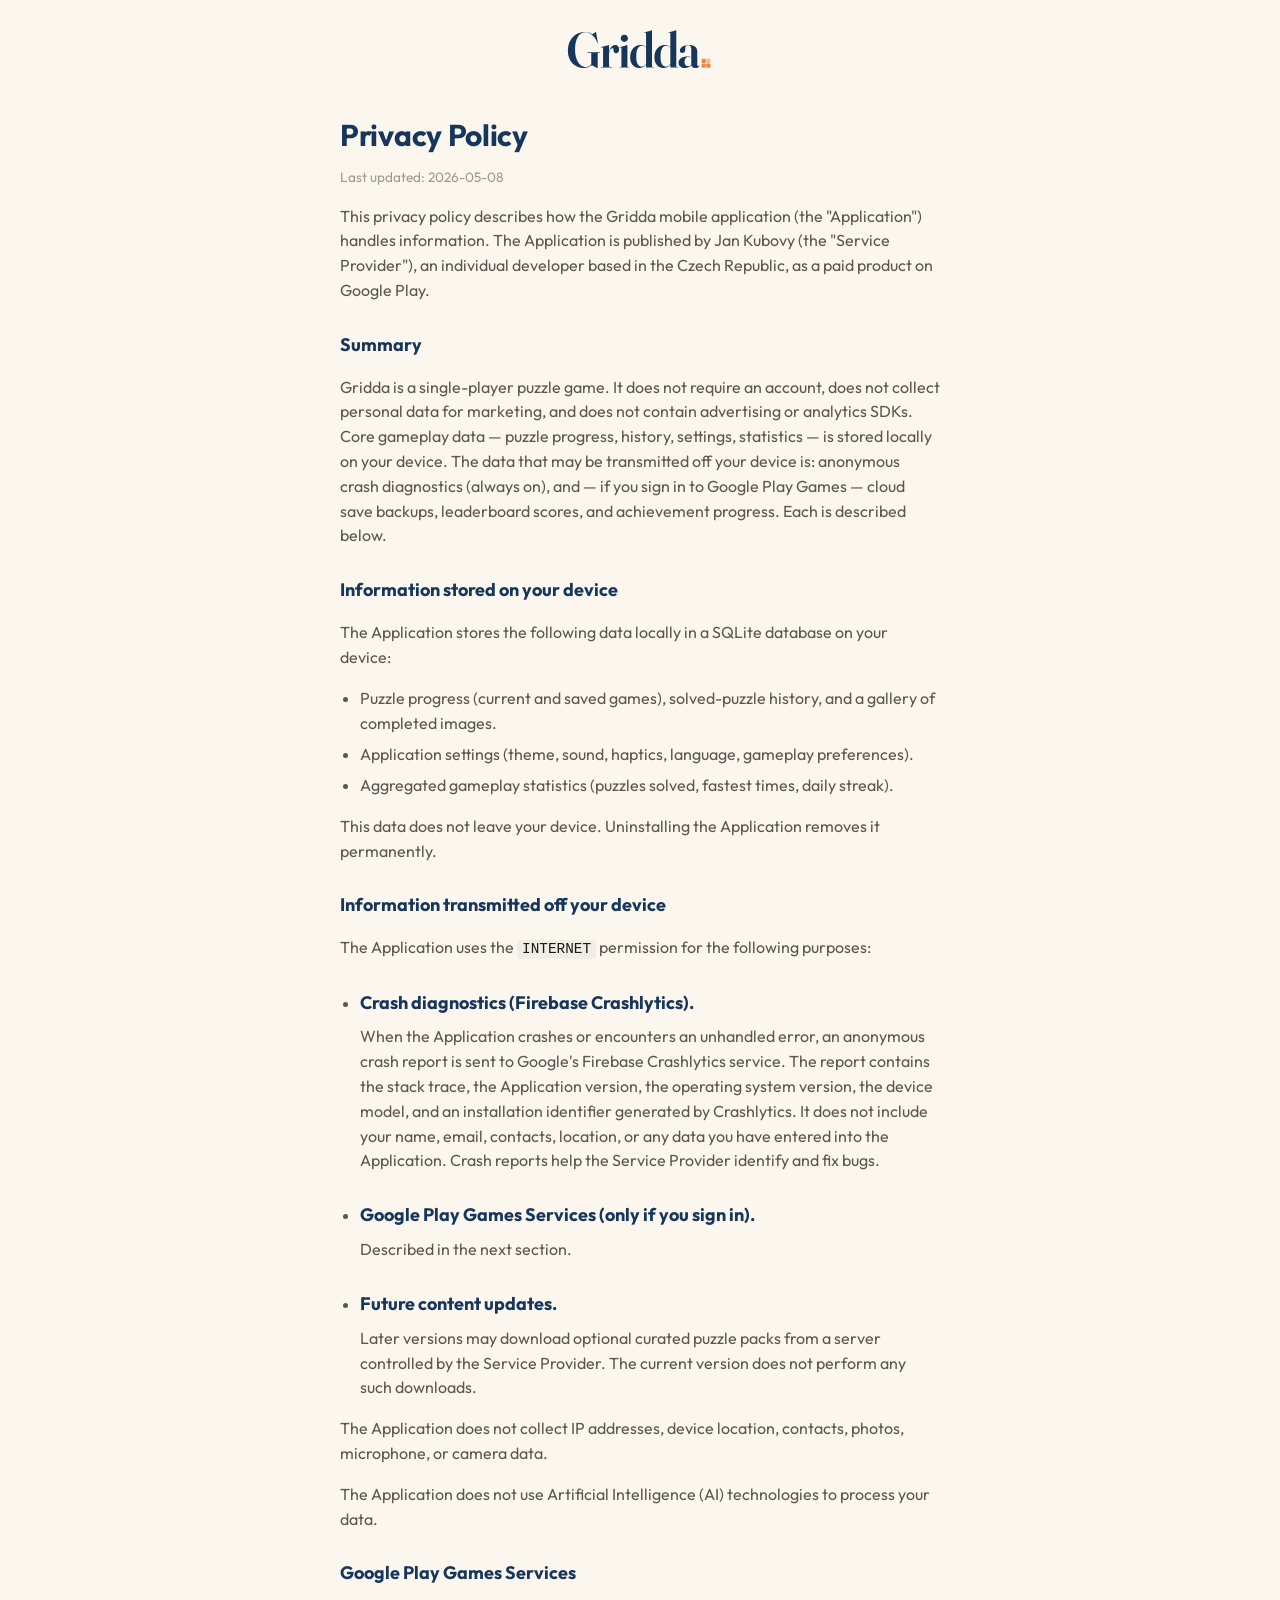
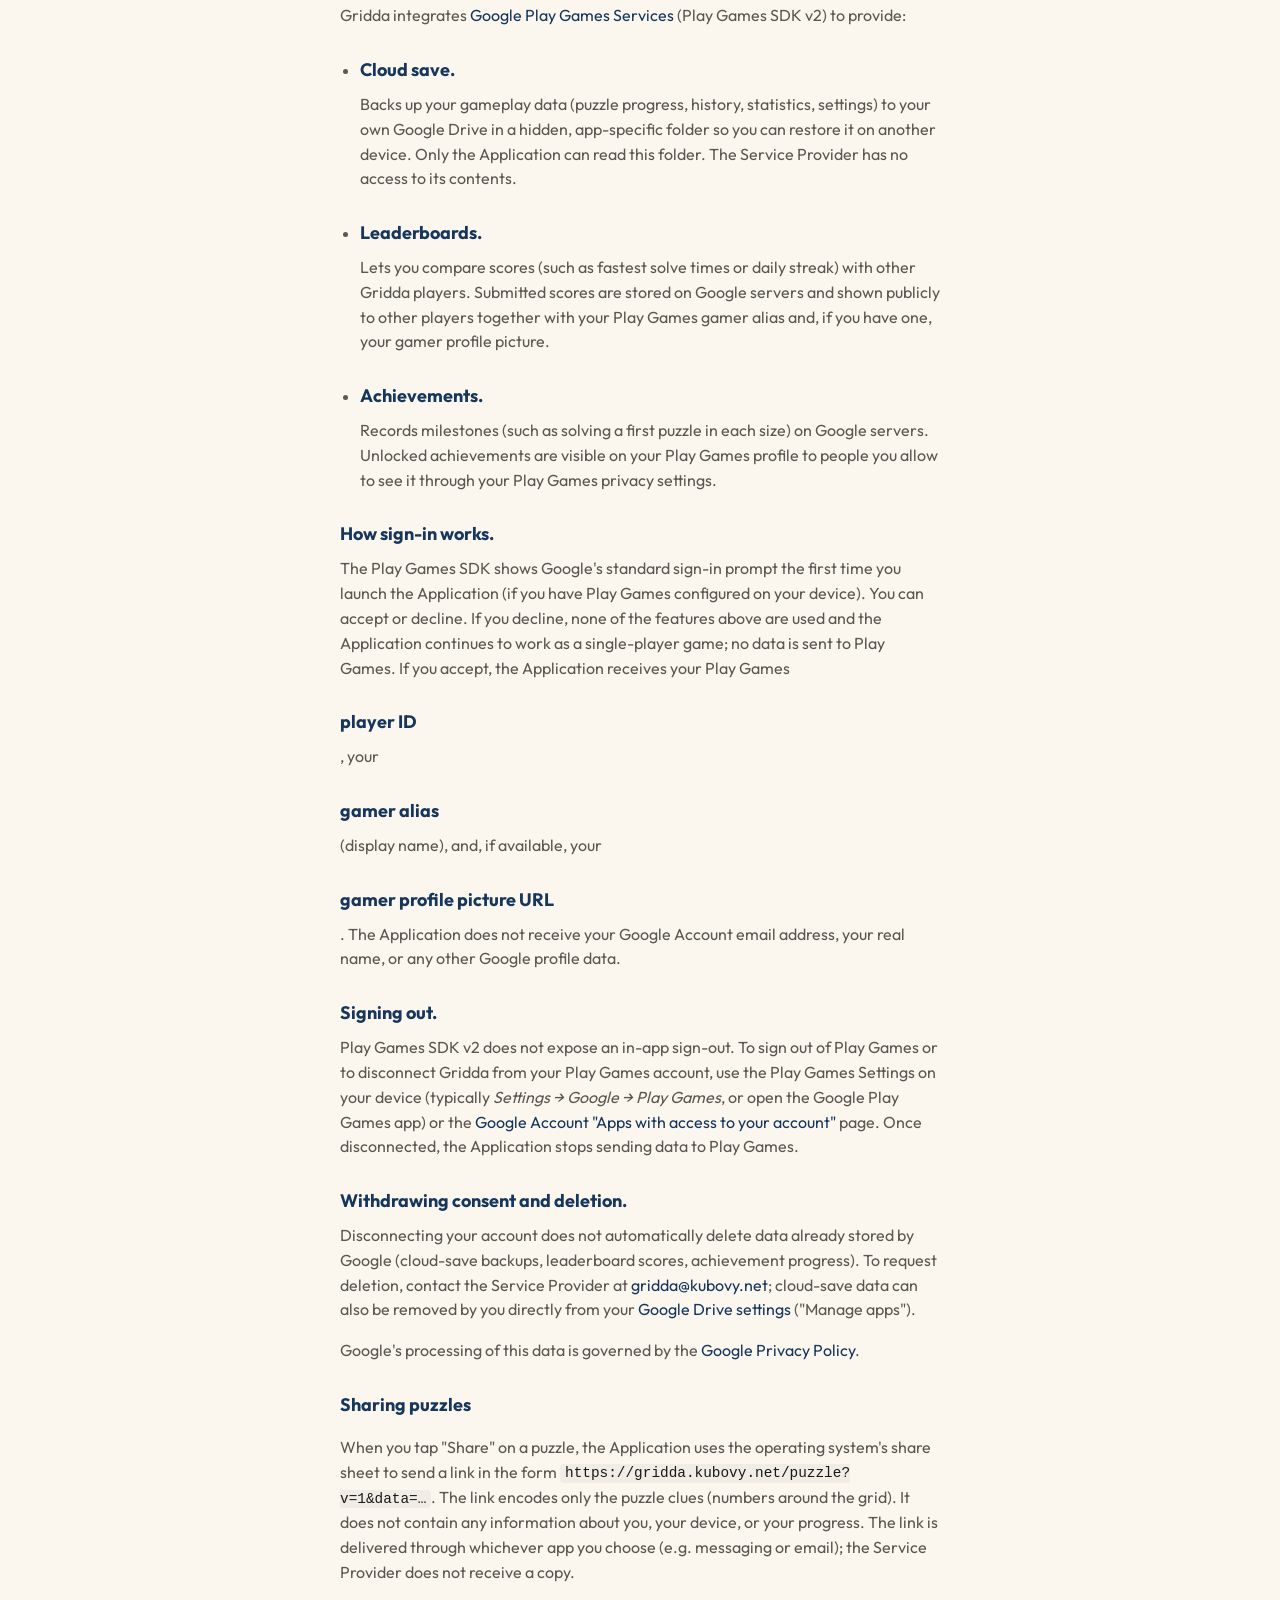
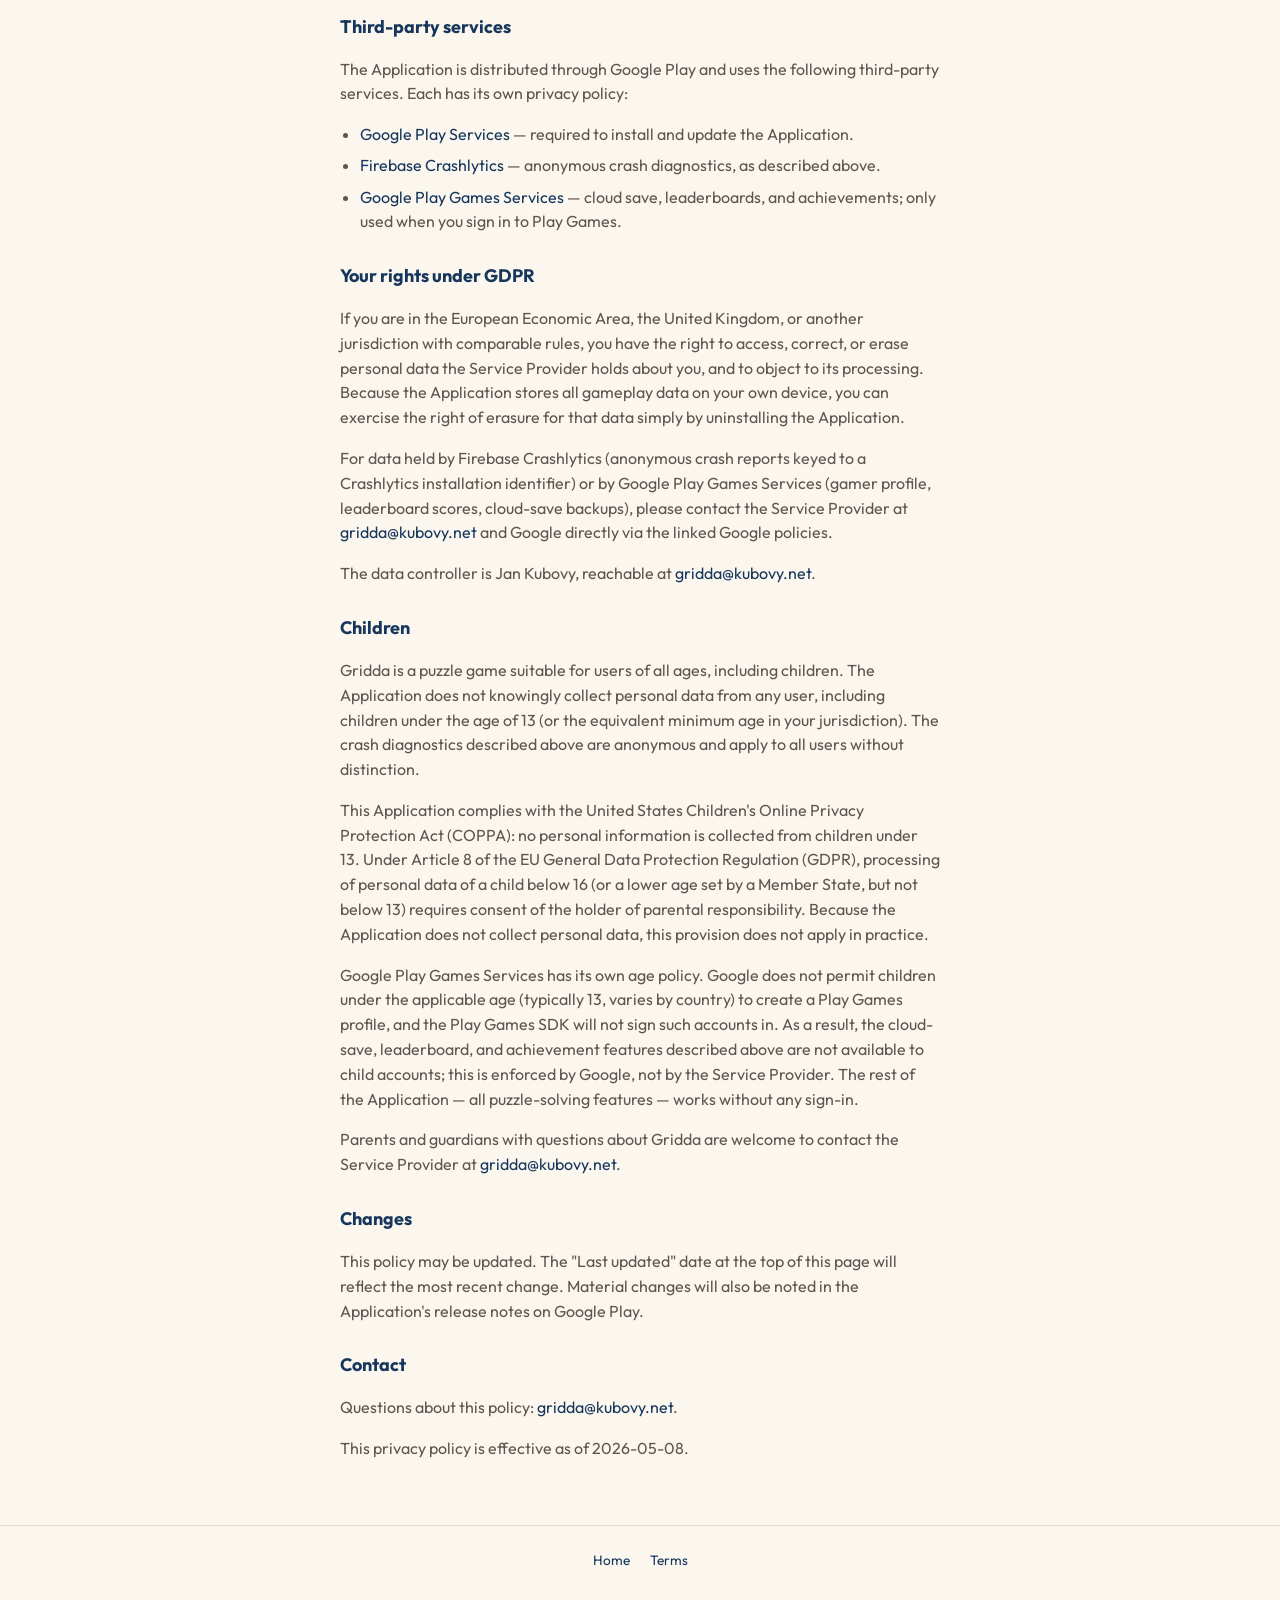
==== privacy.html @ fc00785d "chore: init project" ====
<!doctype html>
<html lang="en">
<head>
  <meta charset="utf-8">
  <title>Gridda - Privacy Policy</title>
  <meta name="viewport" content="width=device-width,initial-scale=1">
  <link rel="icon" type="image/svg+xml" href="/assets/favicon.svg">
  <link rel="stylesheet" href="/assets/styles.css">
</head>
<body class="legal">
  <header class="page-header">
    <a class="brand-link" href="/"><img src="/assets/name.svg" alt="Gridda" class="wordmark wordmark--sm"></a>
  </header>
  <main class="prose">
    <h1>Privacy Policy</h1>
    <p class="updated">Last updated: 2026-05-08</p>

    <p>This privacy policy describes how the Gridda mobile application (the "Application") handles information. The Application is published by Jan Kubovy (the "Service Provider"), an individual developer based in the Czech Republic, as a paid product on Google Play.</p>

    <strong>Summary</strong>
    <p>Gridda is a single-player puzzle game. It does not require an account, does not collect personal data for marketing, and does not contain advertising or analytics SDKs. Core gameplay data — puzzle progress, history, settings, statistics — is stored locally on your device. The data that may be transmitted off your device is: anonymous crash diagnostics (always on), and — if you sign in to Google Play Games — cloud save backups, leaderboard scores, and achievement progress. Each is described below.</p>

    <strong>Information stored on your device</strong>
    <p>The Application stores the following data locally in a SQLite database on your device:</p>
    <ul>
      <li>Puzzle progress (current and saved games), solved-puzzle history, and a gallery of completed images.</li>
      <li>Application settings (theme, sound, haptics, language, gameplay preferences).</li>
      <li>Aggregated gameplay statistics (puzzles solved, fastest times, daily streak).</li>
    </ul>
    <p>This data does not leave your device. Uninstalling the Application removes it permanently.</p>

    <strong>Information transmitted off your device</strong>
    <p>The Application uses the <code>INTERNET</code> permission for the following purposes:</p>
    <ul>
      <li><strong>Crash diagnostics (Firebase Crashlytics).</strong> When the Application crashes or encounters an unhandled error, an anonymous crash report is sent to Google's Firebase Crashlytics service. The report contains the stack trace, the Application version, the operating system version, the device model, and an installation identifier generated by Crashlytics. It does not include your name, email, contacts, location, or any data you have entered into the Application. Crash reports help the Service Provider identify and fix bugs.</li>
      <li><strong>Google Play Games Services (only if you sign in).</strong> Described in the next section.</li>
      <li><strong>Future content updates.</strong> Later versions may download optional curated puzzle packs from a server controlled by the Service Provider. The current version does not perform any such downloads.</li>
    </ul>
    <p>The Application does not collect IP addresses, device location, contacts, photos, microphone, or camera data.</p>
    <p>The Application does not use Artificial Intelligence (AI) technologies to process your data.</p>

    <strong>Google Play Games Services</strong>
    <p>Gridda integrates <a href="https://developers.google.com/games/services" target="_blank" rel="noopener noreferrer">Google Play Games Services</a> (Play Games SDK v2) to provide:</p>
    <ul>
      <li><strong>Cloud save.</strong> Backs up your gameplay data (puzzle progress, history, statistics, settings) to your own Google Drive in a hidden, app-specific folder so you can restore it on another device. Only the Application can read this folder. The Service Provider has no access to its contents.</li>
      <li><strong>Leaderboards.</strong> Lets you compare scores (such as fastest solve times or daily streak) with other Gridda players. Submitted scores are stored on Google servers and shown publicly to other players together with your Play Games gamer alias and, if you have one, your gamer profile picture.</li>
      <li><strong>Achievements.</strong> Records milestones (such as solving a first puzzle in each size) on Google servers. Unlocked achievements are visible on your Play Games profile to people you allow to see it through your Play Games privacy settings.</li>
    </ul>
    <p><strong>How sign-in works.</strong> The Play Games SDK shows Google's standard sign-in prompt the first time you launch the Application (if you have Play Games configured on your device). You can accept or decline. If you decline, none of the features above are used and the Application continues to work as a single-player game; no data is sent to Play Games. If you accept, the Application receives your Play Games <strong>player ID</strong>, your <strong>gamer alias</strong> (display name), and, if available, your <strong>gamer profile picture URL</strong>. The Application does not receive your Google Account email address, your real name, or any other Google profile data.</p>
    <p><strong>Signing out.</strong> Play Games SDK v2 does not expose an in-app sign-out. To sign out of Play Games or to disconnect Gridda from your Play Games account, use the Play Games Settings on your device (typically <em>Settings → Google → Play Games</em>, or open the Google Play Games app) or the <a href="https://myaccount.google.com/permissions" target="_blank" rel="noopener noreferrer">Google Account "Apps with access to your account"</a> page. Once disconnected, the Application stops sending data to Play Games.</p>
    <p><strong>Withdrawing consent and deletion.</strong> Disconnecting your account does not automatically delete data already stored by Google (cloud-save backups, leaderboard scores, achievement progress). To request deletion, contact the Service Provider at <a href="mailto:gridda@kubovy.net">gridda@kubovy.net</a>; cloud-save data can also be removed by you directly from your <a href="https://drive.google.com/drive/u/0/settings" target="_blank" rel="noopener noreferrer">Google Drive settings</a> ("Manage apps").</p>
    <p>Google's processing of this data is governed by the <a href="https://policies.google.com/privacy" target="_blank" rel="noopener noreferrer">Google Privacy Policy</a>.</p>

    <strong>Sharing puzzles</strong>
    <p>When you tap "Share" on a puzzle, the Application uses the operating system's share sheet to send a link in the form <code>https://gridda.kubovy.net/puzzle?v=1&amp;data=…</code>. The link encodes only the puzzle clues (numbers around the grid). It does not contain any information about you, your device, or your progress. The link is delivered through whichever app you choose (e.g. messaging or email); the Service Provider does not receive a copy.</p>

    <strong>Third-party services</strong>
    <p>The Application is distributed through Google Play and uses the following third-party services. Each has its own privacy policy:</p>
    <ul>
      <li><a href="https://www.google.com/policies/privacy/" target="_blank" rel="noopener noreferrer">Google Play Services</a> — required to install and update the Application.</li>
      <li><a href="https://firebase.google.com/support/privacy/" target="_blank" rel="noopener noreferrer">Firebase Crashlytics</a> — anonymous crash diagnostics, as described above.</li>
      <li><a href="https://policies.google.com/privacy" target="_blank" rel="noopener noreferrer">Google Play Games Services</a> — cloud save, leaderboards, and achievements; only used when you sign in to Play Games.</li>
    </ul>

    <strong>Your rights under GDPR</strong>
    <p>If you are in the European Economic Area, the United Kingdom, or another jurisdiction with comparable rules, you have the right to access, correct, or erase personal data the Service Provider holds about you, and to object to its processing. Because the Application stores all gameplay data on your own device, you can exercise the right of erasure for that data simply by uninstalling the Application.</p>
    <p>For data held by Firebase Crashlytics (anonymous crash reports keyed to a Crashlytics installation identifier) or by Google Play Games Services (gamer profile, leaderboard scores, cloud-save backups), please contact the Service Provider at <a href="mailto:gridda@kubovy.net">gridda@kubovy.net</a> and Google directly via the linked Google policies.</p>
    <p>The data controller is Jan Kubovy, reachable at <a href="mailto:gridda@kubovy.net">gridda@kubovy.net</a>.</p>

    <strong>Children</strong>
    <p>Gridda is a puzzle game suitable for users of all ages, including children. The Application does not knowingly collect personal data from any user, including children under the age of 13 (or the equivalent minimum age in your jurisdiction). The crash diagnostics described above are anonymous and apply to all users without distinction.</p>
    <p>This Application complies with the United States Children's Online Privacy Protection Act (COPPA): no personal information is collected from children under 13. Under Article 8 of the EU General Data Protection Regulation (GDPR), processing of personal data of a child below 16 (or a lower age set by a Member State, but not below 13) requires consent of the holder of parental responsibility. Because the Application does not collect personal data, this provision does not apply in practice.</p>
    <p>Google Play Games Services has its own age policy. Google does not permit children under the applicable age (typically 13, varies by country) to create a Play Games profile, and the Play Games SDK will not sign such accounts in. As a result, the cloud-save, leaderboard, and achievement features described above are not available to child accounts; this is enforced by Google, not by the Service Provider. The rest of the Application — all puzzle-solving features — works without any sign-in.</p>
    <p>Parents and guardians with questions about Gridda are welcome to contact the Service Provider at <a href="mailto:gridda@kubovy.net">gridda@kubovy.net</a>.</p>

    <strong>Changes</strong>
    <p>This policy may be updated. The "Last updated" date at the top of this page will reflect the most recent change. Material changes will also be noted in the Application's release notes on Google Play.</p>

    <strong>Contact</strong>
    <p>Questions about this policy: <a href="mailto:gridda@kubovy.net">gridda@kubovy.net</a>.</p>

    <p>This privacy policy is effective as of 2026-05-08.</p>
  </main>
  <footer>
    <nav>
      <a href="/">Home</a>
      <a href="/terms.html">Terms</a>
    </nav>
  </footer>
</body>
</html>
---- assets/styles.css ----
/* Gridda landing — light theme only */

@import url('https://fonts.googleapis.com/css2?family=Outfit:wght@400;500;600;700&display=swap');

:root {
  color-scheme: light;

  --color-bg: #FBF7EF;
  --color-surface: #FFFFFF;
  --color-surface-alt: #F0ECE6;
  --color-primary: #17365C;          /* headings + links */
  --color-primary-hover: #0F2640;
  --color-text: #1A1816;             /* body text — near black */
  --color-text-secondary: #5C5750;
  --color-text-muted: #9E9890;
  --color-border: #E2DDD3;

  --shadow-sm: 0 1px 3px rgba(26, 24, 22, 0.06), 0 1px 2px rgba(26, 24, 22, 0.04);
  --shadow-md: 0 4px 12px rgba(26, 24, 22, 0.08), 0 2px 4px rgba(26, 24, 22, 0.04);
  --shadow-lg: 0 8px 24px rgba(26, 24, 22, 0.10), 0 4px 8px rgba(26, 24, 22, 0.04);

  --font-sans: 'Outfit', system-ui, -apple-system, sans-serif;
}

* { box-sizing: border-box; }

html, body {
  margin: 0;
  padding: 0;
  background: var(--color-bg);
  color: var(--color-text);
  font-family: var(--font-sans);
  font-size: 16px;
  line-height: 1.55;
  -webkit-font-smoothing: antialiased;
  -webkit-tap-highlight-color: transparent;
}

a {
  color: var(--color-primary);
  text-decoration: none;
  transition: color 150ms ease-out;
}
a:hover { color: var(--color-primary-hover); text-decoration: underline; }

.page-header {
  padding: 1.25rem;
  display: flex;
  align-items: center;
  justify-content: center;
}


/* ---- Landing (minimal: wordmark + Play badge) ---- */

.landing-minimal {
  min-height: 100vh;
  display: flex;
  flex-direction: column;
}

.landing-minimal main {
  flex: 1;
  display: flex;
  flex-direction: column;
  align-items: center;
  justify-content: center;
  gap: 2.5rem;
  padding: 2rem 1.25rem;
  text-align: center;
}

.wordmark {
  width: min(420px, 80vw);
  height: auto;
  display: block;
}
.wordmark--sm {
  width: min(160px, 50vw);
}
.brand-link {
  display: inline-block;
  line-height: 0;
}
.brand-link:hover { text-decoration: none; opacity: 0.85; }

.play-badge {
  display: inline-block;
  line-height: 0;
  transition: transform 150ms ease-out, filter 150ms ease-out;
}
.play-badge img {
  width: min(220px, 60vw);
  height: auto;
  display: block;
}
.play-badge:hover {
  text-decoration: none;
  transform: translateY(-1px);
  filter: brightness(1.05);
}
.play-badge:active { transform: scale(0.97); }

footer {
  border-top: 1px solid var(--color-border);
  padding: 1.5rem 1.25rem;
  text-align: center;
  font-size: 0.85rem;
  color: var(--color-text-secondary);
}
footer nav {
  display: flex;
  gap: 1.25rem;
  justify-content: center;
  flex-wrap: wrap;
  margin-bottom: 0.75rem;
}
.copyright { margin: 0; color: var(--color-text-muted); font-size: 0.8rem; }

/* ---- Puzzle redirect ---- */

.puzzle-redirect {
  min-height: 100vh;
  display: flex;
  align-items: center;
  justify-content: center;
  padding: 1.25rem;
}

.card {
  background: var(--color-surface);
  border: 1.5px solid var(--color-border);
  border-radius: 14px;
  padding: 1.75rem;
  box-shadow: var(--shadow-md);
  text-align: center;
  max-width: 22rem;
  width: 100%;
}
.card .brand-link { display: inline-block; margin-bottom: 1rem; }
.card .wordmark--sm { width: min(140px, 60vw); margin: 0 auto; }
.card p { margin: 0.5rem 0; color: var(--color-text-secondary); }

/* ---- Legal / 404 ---- */

.legal main.prose {
  max-width: 640px;
  margin: 0 auto;
  padding: 1rem 1.25rem 3rem;
}

.prose h1,
.prose h2 {
  font-weight: 700;
  color: var(--color-primary);
  letter-spacing: -0.01em;
}
.prose h1 {
  font-size: 1.875rem;
  margin: 0 0 0.5rem;
}
.prose h2 {
  font-size: 1.25rem;
  margin: 2rem 0 0.5rem;
}
.prose strong {
  display: block;
  font-weight: 700;
  color: var(--color-primary);
  font-size: 1.125rem;
  margin: 1.75rem 0 0.5rem;
}
.prose .updated { color: var(--color-text-muted); font-size: 0.85rem; margin-top: 0; }
.prose ul { padding-left: 1.25rem; }
.prose li { margin-bottom: 0.4rem; color: var(--color-text-secondary); }
.prose p { color: var(--color-text-secondary); }
.prose hr {
  border: none;
  border-top: 1px solid var(--color-border);
  margin: 2rem 0;
}
.prose code {
  font-family: ui-monospace, SFMono-Regular, Menlo, monospace;
  background: var(--color-surface-alt);
  padding: 0.1em 0.35em;
  border-radius: 4px;
  font-size: 0.9em;
  color: var(--color-text);
}
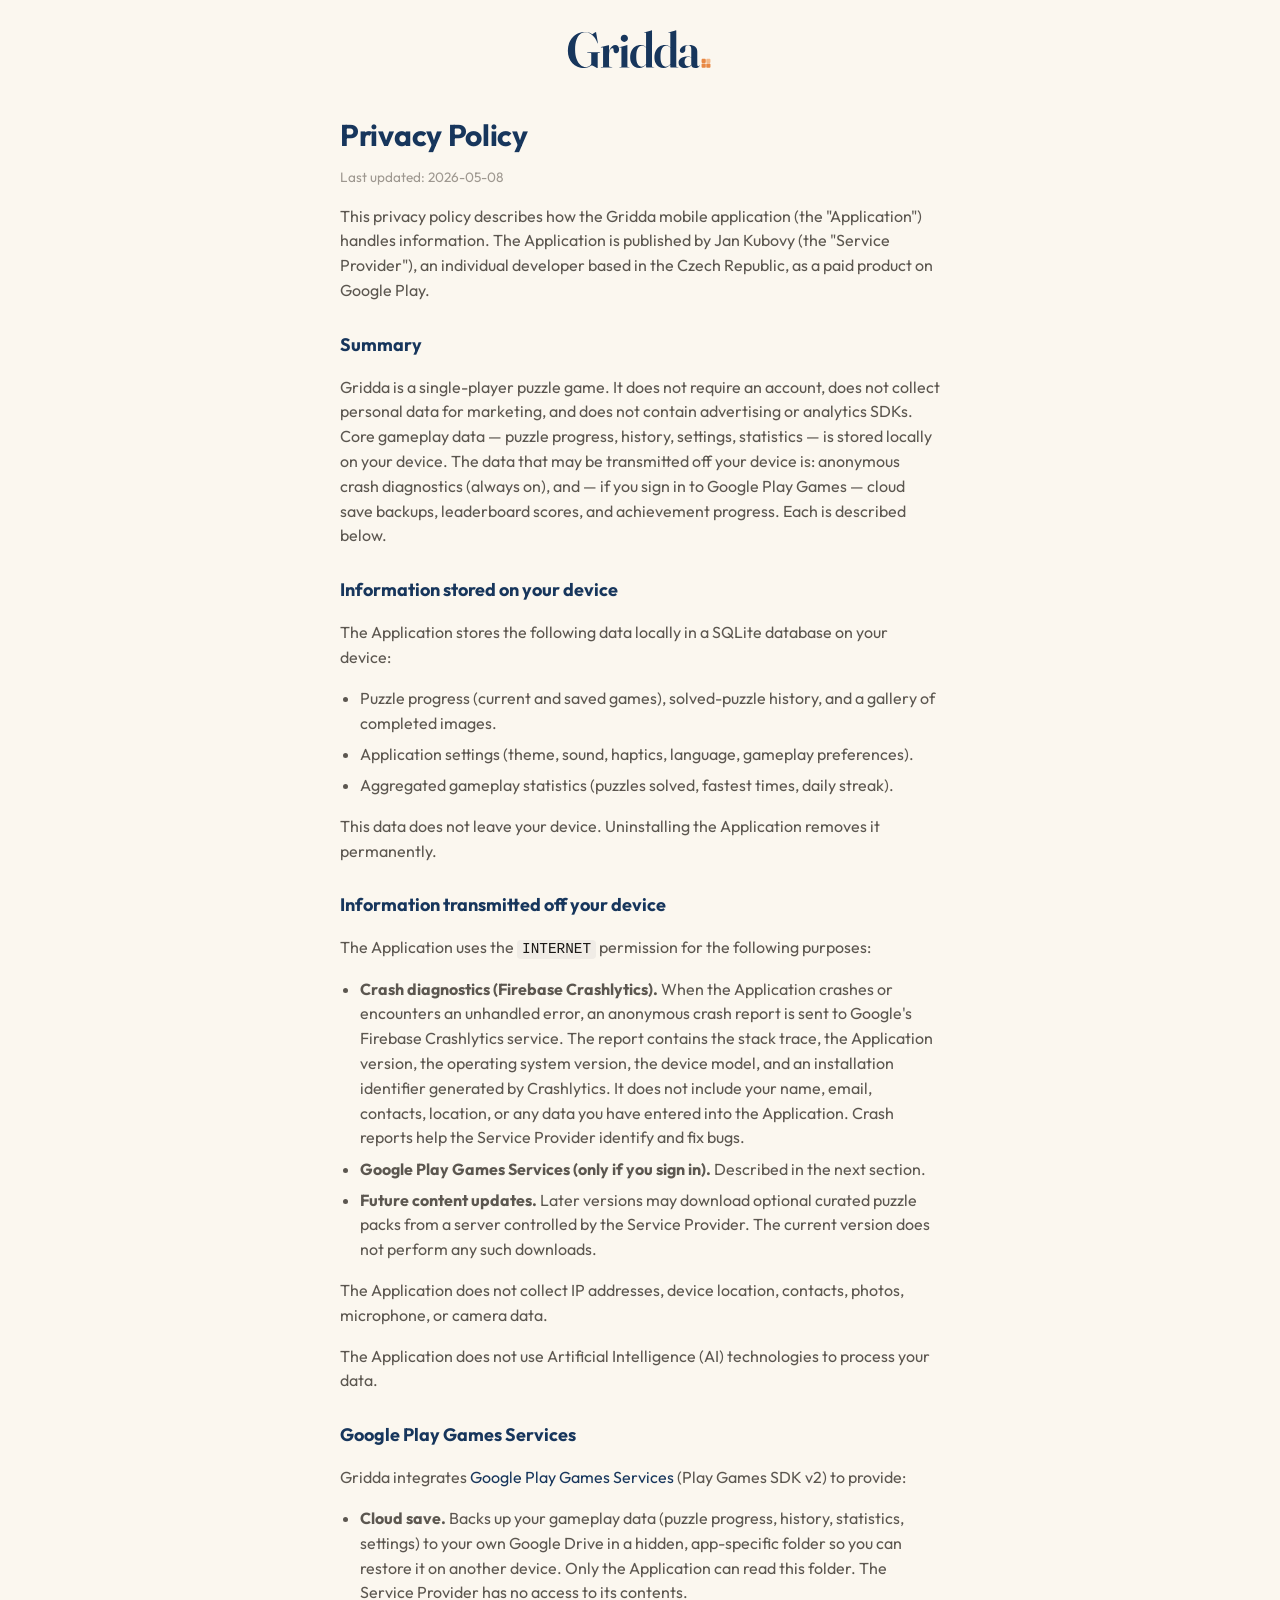
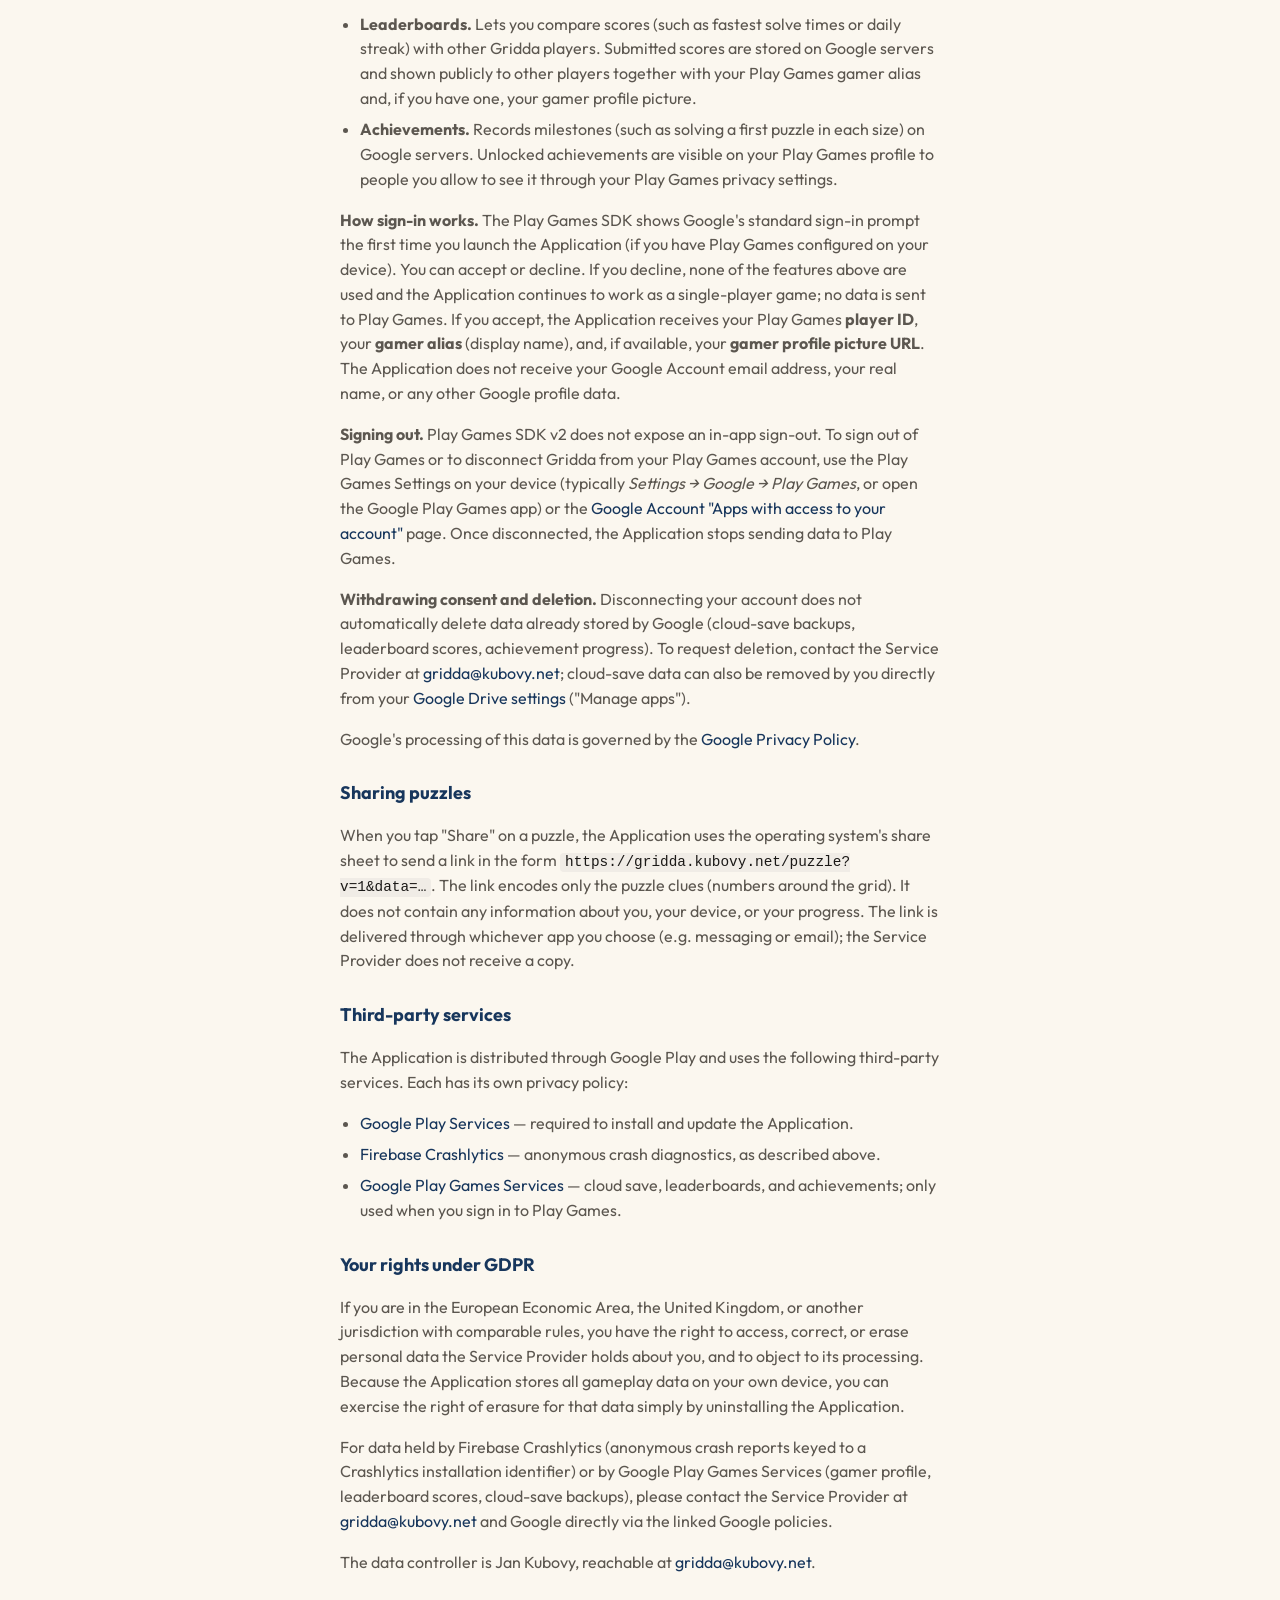
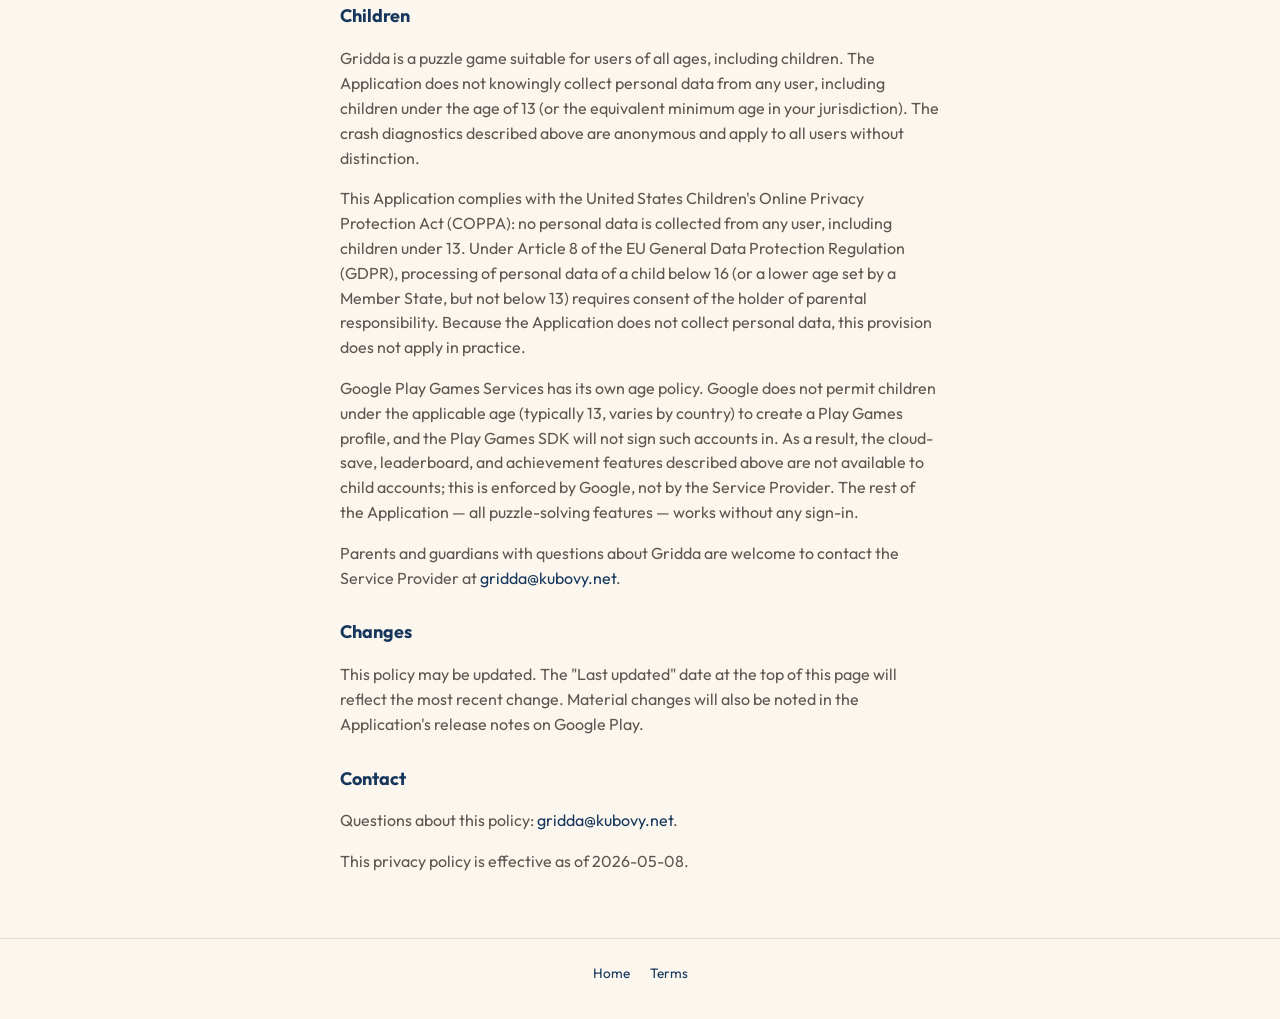
==== commit 339393b6: "docs(web): strengthen COPPA wording in privacy policy" ====
--- a/privacy.html
+++ b/privacy.html
@@ -69,7 +69,7 @@
 
     <strong>Children</strong>
     <p>Gridda is a puzzle game suitable for users of all ages, including children. The Application does not knowingly collect personal data from any user, including children under the age of 13 (or the equivalent minimum age in your jurisdiction). The crash diagnostics described above are anonymous and apply to all users without distinction.</p>
-    <p>This Application complies with the United States Children's Online Privacy Protection Act (COPPA): no personal information is collected from children under 13. Under Article 8 of the EU General Data Protection Regulation (GDPR), processing of personal data of a child below 16 (or a lower age set by a Member State, but not below 13) requires consent of the holder of parental responsibility. Because the Application does not collect personal data, this provision does not apply in practice.</p>
+    <p>This Application complies with the United States Children's Online Privacy Protection Act (COPPA): no personal data is collected from any user, including children under 13. Under Article 8 of the EU General Data Protection Regulation (GDPR), processing of personal data of a child below 16 (or a lower age set by a Member State, but not below 13) requires consent of the holder of parental responsibility. Because the Application does not collect personal data, this provision does not apply in practice.</p>
     <p>Google Play Games Services has its own age policy. Google does not permit children under the applicable age (typically 13, varies by country) to create a Play Games profile, and the Play Games SDK will not sign such accounts in. As a result, the cloud-save, leaderboard, and achievement features described above are not available to child accounts; this is enforced by Google, not by the Service Provider. The rest of the Application — all puzzle-solving features — works without any sign-in.</p>
     <p>Parents and guardians with questions about Gridda are welcome to contact the Service Provider at <a href="mailto:gridda@kubovy.net">gridda@kubovy.net</a>.</p>
 
--- a/assets/styles.css
+++ b/assets/styles.css
@@ -163,7 +163,7 @@
   font-size: 1.25rem;
   margin: 2rem 0 0.5rem;
 }
-.prose strong {
+.prose > strong {
   display: block;
   font-weight: 700;
   color: var(--color-primary);
